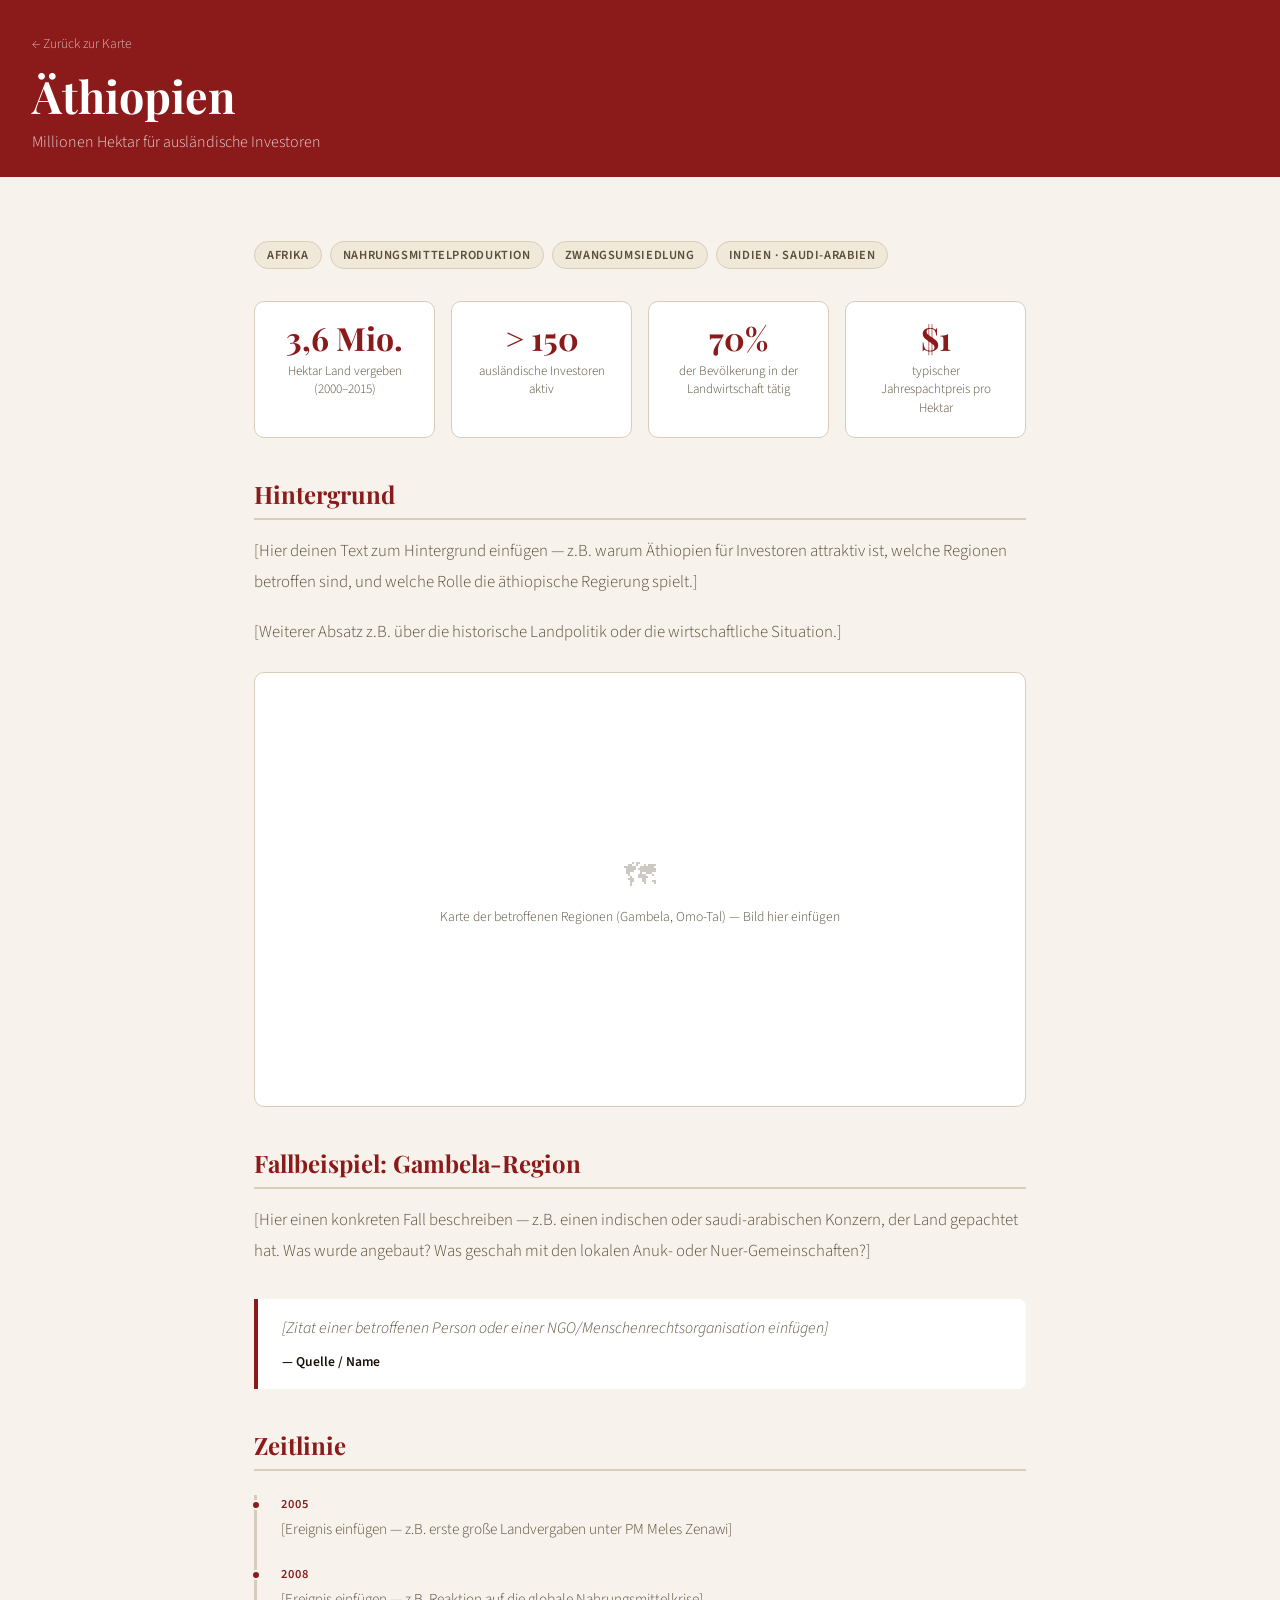
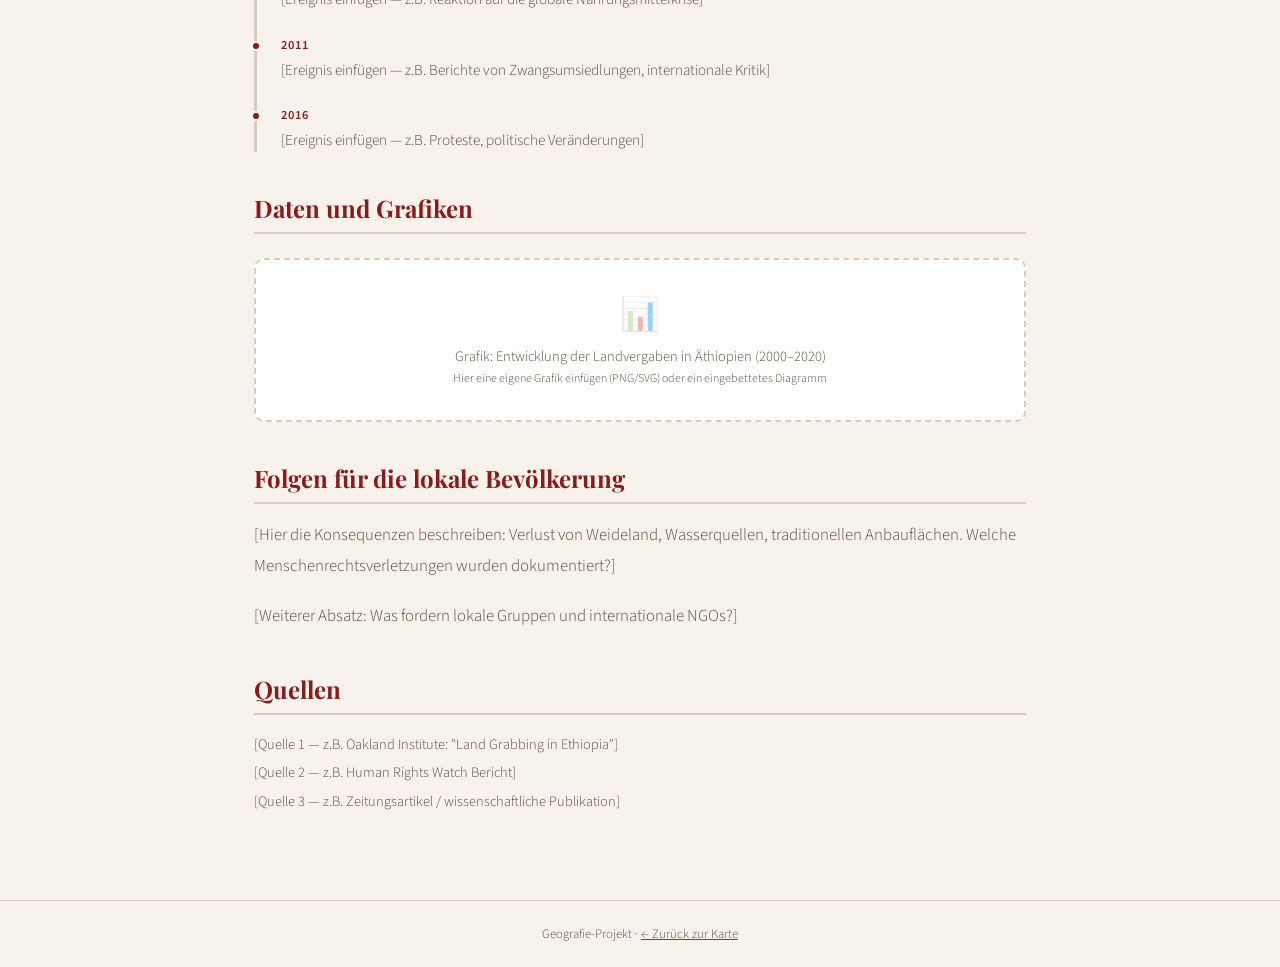
==== pages/aethiopien.html @ fb239162 "Add files via upload" ====
<!DOCTYPE html>
<html lang="de">
<head>
  <meta charset="UTF-8">
  <meta name="viewport" content="width=device-width, initial-scale=1.0">
  <title>Äthiopien — Land Grabbing</title>
  <link rel="stylesheet" href="../css/style.css">
  <link rel="preconnect" href="https://fonts.googleapis.com">
  <link href="https://fonts.googleapis.com/css2?family=Playfair+Display:wght@400;700&family=Source+Sans+3:wght@300;400;600&display=swap" rel="stylesheet">
</head>
<body class="detail-body">

  <div class="detail-header">
    <a href="../index.html" class="back-link">← Zurück zur Karte</a>
    <h1>Äthiopien</h1>
    <div class="subtitle">Millionen Hektar für ausländische Investoren</div>
  </div>

  <div class="detail-content">

    <div class="tags">
      <span class="tag">Afrika</span>
      <span class="tag">Nahrungsmittelproduktion</span>
      <span class="tag">Zwangsumsiedlung</span>
      <span class="tag">Indien · Saudi-Arabien</span>
    </div>

    <!-- KENNZAHLEN -->
    <div class="stat-grid">
      <div class="stat-card">
        <div class="stat-number">3,6 Mio.</div>
        <div class="stat-label">Hektar Land vergeben (2000–2015)</div>
      </div>
      <div class="stat-card">
        <div class="stat-number">&gt; 150</div>
        <div class="stat-label">ausländische Investoren aktiv</div>
      </div>
      <div class="stat-card">
        <div class="stat-number">70%</div>
        <div class="stat-label">der Bevölkerung in der Landwirtschaft tätig</div>
      </div>
      <div class="stat-card">
        <div class="stat-number">$1</div>
        <div class="stat-label">typischer Jahrespachtpreis pro Hektar</div>
      </div>
    </div>

    <!-- HINTERGRUND -->
    <h2>Hintergrund</h2>
    <p>
      <!-- DEIN TEXT HIER: Erkläre, warum Äthiopien besonders betroffen ist. 
           Z.B.: fruchtbares Land im Omo-Tal und in der Gambela-Region, 
           schwache Eigentumsrechte für lokale Bevölkerung, Regierung vergibt Land an Investoren. -->
      [Hier deinen Text zum Hintergrund einfügen — z.B. warum Äthiopien für Investoren attraktiv ist, 
      welche Regionen betroffen sind, und welche Rolle die äthiopische Regierung spielt.]
    </p>
    <p>
      [Weiterer Absatz z.B. über die historische Landpolitik oder die wirtschaftliche Situation.]
    </p>

    <!-- BILD-PLATZHALTER -->
    <div class="img-placeholder">
      <span style="font-size:2rem; opacity:0.3">🗺</span>
      Karte der betroffenen Regionen (Gambela, Omo-Tal) — Bild hier einfügen
    </div>

    <!-- FALLBEISPIEL -->
    <h2>Fallbeispiel: Gambela-Region</h2>
    <p>
      [Hier einen konkreten Fall beschreiben — z.B. einen indischen oder saudi-arabischen Konzern, 
      der Land gepachtet hat. Was wurde angebaut? Was geschah mit den lokalen Anuk- oder Nuer-Gemeinschaften?]
    </p>

    <blockquote>
      [Zitat einer betroffenen Person oder einer NGO/Menschenrechtsorganisation einfügen]
      <cite>— Quelle / Name</cite>
    </blockquote>

    <!-- ZEITLINIE -->
    <h2>Zeitlinie</h2>
    <div class="timeline">
      <div class="timeline-item">
        <div class="timeline-year">2005</div>
        <div class="timeline-text">[Ereignis einfügen — z.B. erste große Landvergaben unter PM Meles Zenawi]</div>
      </div>
      <div class="timeline-item">
        <div class="timeline-year">2008</div>
        <div class="timeline-text">[Ereignis einfügen — z.B. Reaktion auf die globale Nahrungsmittelkrise]</div>
      </div>
      <div class="timeline-item">
        <div class="timeline-year">2011</div>
        <div class="timeline-text">[Ereignis einfügen — z.B. Berichte von Zwangsumsiedlungen, internationale Kritik]</div>
      </div>
      <div class="timeline-item">
        <div class="timeline-year">2016</div>
        <div class="timeline-text">[Ereignis einfügen — z.B. Proteste, politische Veränderungen]</div>
      </div>
    </div>

    <!-- GRAFIK-PLATZHALTER -->
    <h2>Daten und Grafiken</h2>
    <div class="chart-placeholder">
      <div class="chart-icon">📊</div>
      Grafik: Entwicklung der Landvergaben in Äthiopien (2000–2020)<br>
      <small>Hier eine eigene Grafik einfügen (PNG/SVG) oder ein eingebettetes Diagramm</small>
    </div>

    <!-- FOLGEN -->
    <h2>Folgen für die lokale Bevölkerung</h2>
    <p>
      [Hier die Konsequenzen beschreiben: Verlust von Weideland, Wasserquellen, traditionellen Anbauflächen. 
      Welche Menschenrechtsverletzungen wurden dokumentiert?]
    </p>
    <p>
      [Weiterer Absatz: Was fordern lokale Gruppen und internationale NGOs?]
    </p>

    <!-- QUELLEN -->
    <h2>Quellen</h2>
    <p style="font-size:0.9rem; line-height:2;">
      [Quelle 1 — z.B. Oakland Institute: "Land Grabbing in Ethiopia"]<br>
      [Quelle 2 — z.B. Human Rights Watch Bericht]<br>
      [Quelle 3 — z.B. Zeitungsartikel / wissenschaftliche Publikation]
    </p>

  </div>

  <footer>
    <p>Geografie-Projekt &middot; <a href="../index.html" style="color: var(--text-muted);">← Zurück zur Karte</a></p>
  </footer>

</body>
</html>
---- css/style.css ----
/* === Variables === */
:root {
  --ocean: #c8dff0;
  --land: #d4c9a8;
  --land-stroke: #b8aa88;
  --hotspot-color: #c0392b;
  --hotspot-pulse: rgba(192, 57, 43, 0.3);
  --accent: #8B1A1A;
  --text: #1a1208;
  --text-muted: #5a4e3a;
  --bg: #f7f3ec;
  --bg-card: #fff;
  --border: #d8cdb8;
  --tag-bg: #f0e8d8;
}

/* === Reset & Base === */
*, *::before, *::after { box-sizing: border-box; margin: 0; padding: 0; }

html { scroll-behavior: smooth; }

body {
  font-family: 'Source Sans 3', sans-serif;
  font-weight: 300;
  background: var(--bg);
  color: var(--text);
  min-height: 100vh;
  display: flex;
  flex-direction: column;
}

/* === Header === */
header {
  background: var(--accent);
  color: #fff;
  padding: 3rem 2rem 2.5rem;
  text-align: center;
}

.header-label {
  font-size: 0.75rem;
  letter-spacing: 0.2em;
  text-transform: uppercase;
  opacity: 0.6;
  margin-bottom: 0.75rem;
}

header h1 {
  font-family: 'Playfair Display', serif;
  font-size: clamp(2rem, 5vw, 3.5rem);
  font-weight: 700;
  line-height: 1.1;
  margin-bottom: 0.75rem;
}

.header-sub {
  font-size: 1rem;
  opacity: 0.8;
  max-width: 560px;
  margin: 0 auto;
  line-height: 1.6;
}

/* === Main === */
main {
  flex: 1;
  max-width: 1100px;
  margin: 0 auto;
  width: 100%;
  padding: 2rem 1.5rem;
}

/* === Intro === */
.intro {
  max-width: 680px;
  margin: 0 auto 2.5rem;
  text-align: center;
  line-height: 1.8;
  font-size: 1.05rem;
  color: var(--text-muted);
}

.intro strong {
  color: var(--text);
  font-weight: 600;
}

/* === Map === */
.map-section {
  margin: 0 auto;
}

.map-wrapper {
  position: relative;
  background: var(--ocean);
  border-radius: 12px;
  overflow: hidden;
  border: 1px solid var(--border);
  box-shadow: 0 4px 24px rgba(0,0,0,0.08);
}

#worldmap {
  width: 100%;
  height: auto;
  display: block;
  cursor: default;
}

/* Hotspots */
.hotspot {
  cursor: pointer;
}

.hotspot-pulse {
  fill: var(--hotspot-pulse);
  animation: pulse 2s ease-in-out infinite;
}

.hotspot-dot {
  fill: var(--hotspot-color);
  stroke: #fff;
  stroke-width: 2;
  transition: r 0.15s ease, fill 0.15s ease;
}

.hotspot:hover .hotspot-dot {
  r: 13;
  fill: var(--accent);
}

.hotspot-label {
  fill: #1a1208;
  font-family: 'Source Sans 3', sans-serif;
  font-size: 11px;
  font-weight: 600;
  text-anchor: middle;
  pointer-events: none;
  paint-order: stroke;
  stroke: rgba(247, 243, 236, 0.9);
  stroke-width: 3px;
  stroke-linejoin: round;
}

@keyframes pulse {
  0%, 100% { opacity: 0.7; r: 14; }
  50% { opacity: 0.15; r: 22; }
}

.map-legend {
  position: absolute;
  bottom: 12px;
  right: 16px;
  font-size: 0.75rem;
  color: var(--text-muted);
  display: flex;
  align-items: center;
  gap: 6px;
  background: rgba(247,243,236,0.85);
  padding: 4px 10px;
  border-radius: 20px;
}

.legend-dot {
  width: 10px;
  height: 10px;
  background: var(--hotspot-color);
  border-radius: 50%;
  display: inline-block;
  border: 2px solid #fff;
}

/* === Tooltip === */
.tooltip {
  position: fixed;
  background: var(--text);
  color: #fff;
  padding: 8px 14px;
  border-radius: 8px;
  pointer-events: none;
  z-index: 100;
  transform: translate(-50%, -120%);
  white-space: nowrap;
  transition: opacity 0.15s;
}

.tooltip.hidden { opacity: 0; }

.tooltip-title {
  font-weight: 600;
  font-size: 0.9rem;
}

.tooltip-hint {
  font-size: 0.75rem;
  opacity: 0.7;
}

/* === Footer === */
footer {
  text-align: center;
  padding: 1.5rem;
  font-size: 0.8rem;
  color: var(--text-muted);
  border-top: 1px solid var(--border);
}

/* ======================== */
/* === DETAIL PAGES      === */
/* ======================== */

.detail-body {
  font-family: 'Source Sans 3', sans-serif;
  font-weight: 300;
  background: var(--bg);
  color: var(--text);
}

.detail-header {
  background: var(--accent);
  color: #fff;
  padding: 2rem 2rem 1.5rem;
}

.back-link {
  display: inline-flex;
  align-items: center;
  gap: 6px;
  color: rgba(255,255,255,0.7);
  text-decoration: none;
  font-size: 0.85rem;
  margin-bottom: 1rem;
  transition: color 0.15s;
}

.back-link:hover { color: #fff; }

.detail-header h1 {
  font-family: 'Playfair Display', serif;
  font-size: clamp(1.8rem, 4vw, 2.8rem);
  font-weight: 700;
  line-height: 1.2;
  margin-bottom: 0.5rem;
}

.detail-header .subtitle {
  opacity: 0.8;
  font-size: 1rem;
}

/* Tags */
.tags {
  display: flex;
  flex-wrap: wrap;
  gap: 8px;
  margin: 1.5rem 0;
}

.tag {
  background: var(--tag-bg);
  border: 1px solid var(--border);
  color: var(--text-muted);
  font-size: 0.78rem;
  font-weight: 600;
  letter-spacing: 0.05em;
  text-transform: uppercase;
  padding: 4px 12px;
  border-radius: 20px;
}

/* Content area */
.detail-content {
  max-width: 820px;
  margin: 0 auto;
  padding: 2.5rem 1.5rem 4rem;
}

.detail-content h2 {
  font-family: 'Playfair Display', serif;
  font-size: 1.5rem;
  font-weight: 700;
  margin: 2.5rem 0 1rem;
  color: var(--accent);
  border-bottom: 2px solid var(--border);
  padding-bottom: 0.5rem;
}

.detail-content h2:first-child { margin-top: 0; }

.detail-content p {
  line-height: 1.85;
  font-size: 1.05rem;
  margin-bottom: 1.2rem;
  color: var(--text-muted);
}

.detail-content strong { color: var(--text); font-weight: 600; }

/* Stat cards */
.stat-grid {
  display: grid;
  grid-template-columns: repeat(auto-fit, minmax(160px, 1fr));
  gap: 1rem;
  margin: 2rem 0;
}

.stat-card {
  background: var(--bg-card);
  border: 1px solid var(--border);
  border-radius: 10px;
  padding: 1.25rem;
  text-align: center;
}

.stat-number {
  font-family: 'Playfair Display', serif;
  font-size: 2rem;
  font-weight: 700;
  color: var(--accent);
  line-height: 1;
}

.stat-label {
  font-size: 0.82rem;
  color: var(--text-muted);
  margin-top: 0.5rem;
  line-height: 1.4;
}

/* Timeline */
.timeline {
  border-left: 3px solid var(--border);
  margin: 1.5rem 0;
  padding-left: 1.5rem;
}

.timeline-item {
  position: relative;
  margin-bottom: 1.5rem;
}

.timeline-item::before {
  content: '';
  position: absolute;
  left: -1.87rem;
  top: 5px;
  width: 10px;
  height: 10px;
  background: var(--accent);
  border-radius: 50%;
  border: 2px solid var(--bg);
}

.timeline-year {
  font-size: 0.78rem;
  font-weight: 600;
  text-transform: uppercase;
  letter-spacing: 0.08em;
  color: var(--accent);
  margin-bottom: 0.25rem;
}

.timeline-text {
  font-size: 0.95rem;
  line-height: 1.6;
  color: var(--text-muted);
}

/* Quote / Blockquote */
blockquote {
  border-left: 4px solid var(--accent);
  background: var(--bg-card);
  border-radius: 0 8px 8px 0;
  padding: 1rem 1.5rem;
  margin: 2rem 0;
  font-style: italic;
  color: var(--text-muted);
  line-height: 1.7;
}

blockquote cite {
  display: block;
  margin-top: 0.5rem;
  font-style: normal;
  font-size: 0.85rem;
  font-weight: 600;
  color: var(--text);
}

/* Chart placeholder */
.chart-placeholder {
  background: var(--bg-card);
  border: 2px dashed var(--border);
  border-radius: 10px;
  padding: 2rem;
  text-align: center;
  color: var(--text-muted);
  font-size: 0.9rem;
  margin: 1.5rem 0;
}

.chart-placeholder .chart-icon {
  font-size: 2rem;
  margin-bottom: 0.5rem;
  opacity: 0.4;
}

/* Image placeholder */
.img-placeholder {
  background: var(--bg-card);
  border: 1px solid var(--border);
  border-radius: 10px;
  aspect-ratio: 16/9;
  display: flex;
  align-items: center;
  justify-content: center;
  color: var(--text-muted);
  font-size: 0.85rem;
  margin: 1.5rem 0;
  flex-direction: column;
  gap: 0.5rem;
}

/* ================== */
/* Responsive         */
/* ================== */

@media (max-width: 600px) {
  .stat-grid { grid-template-columns: 1fr 1fr; }
  .detail-content { padding: 1.5rem 1rem 3rem; }
}
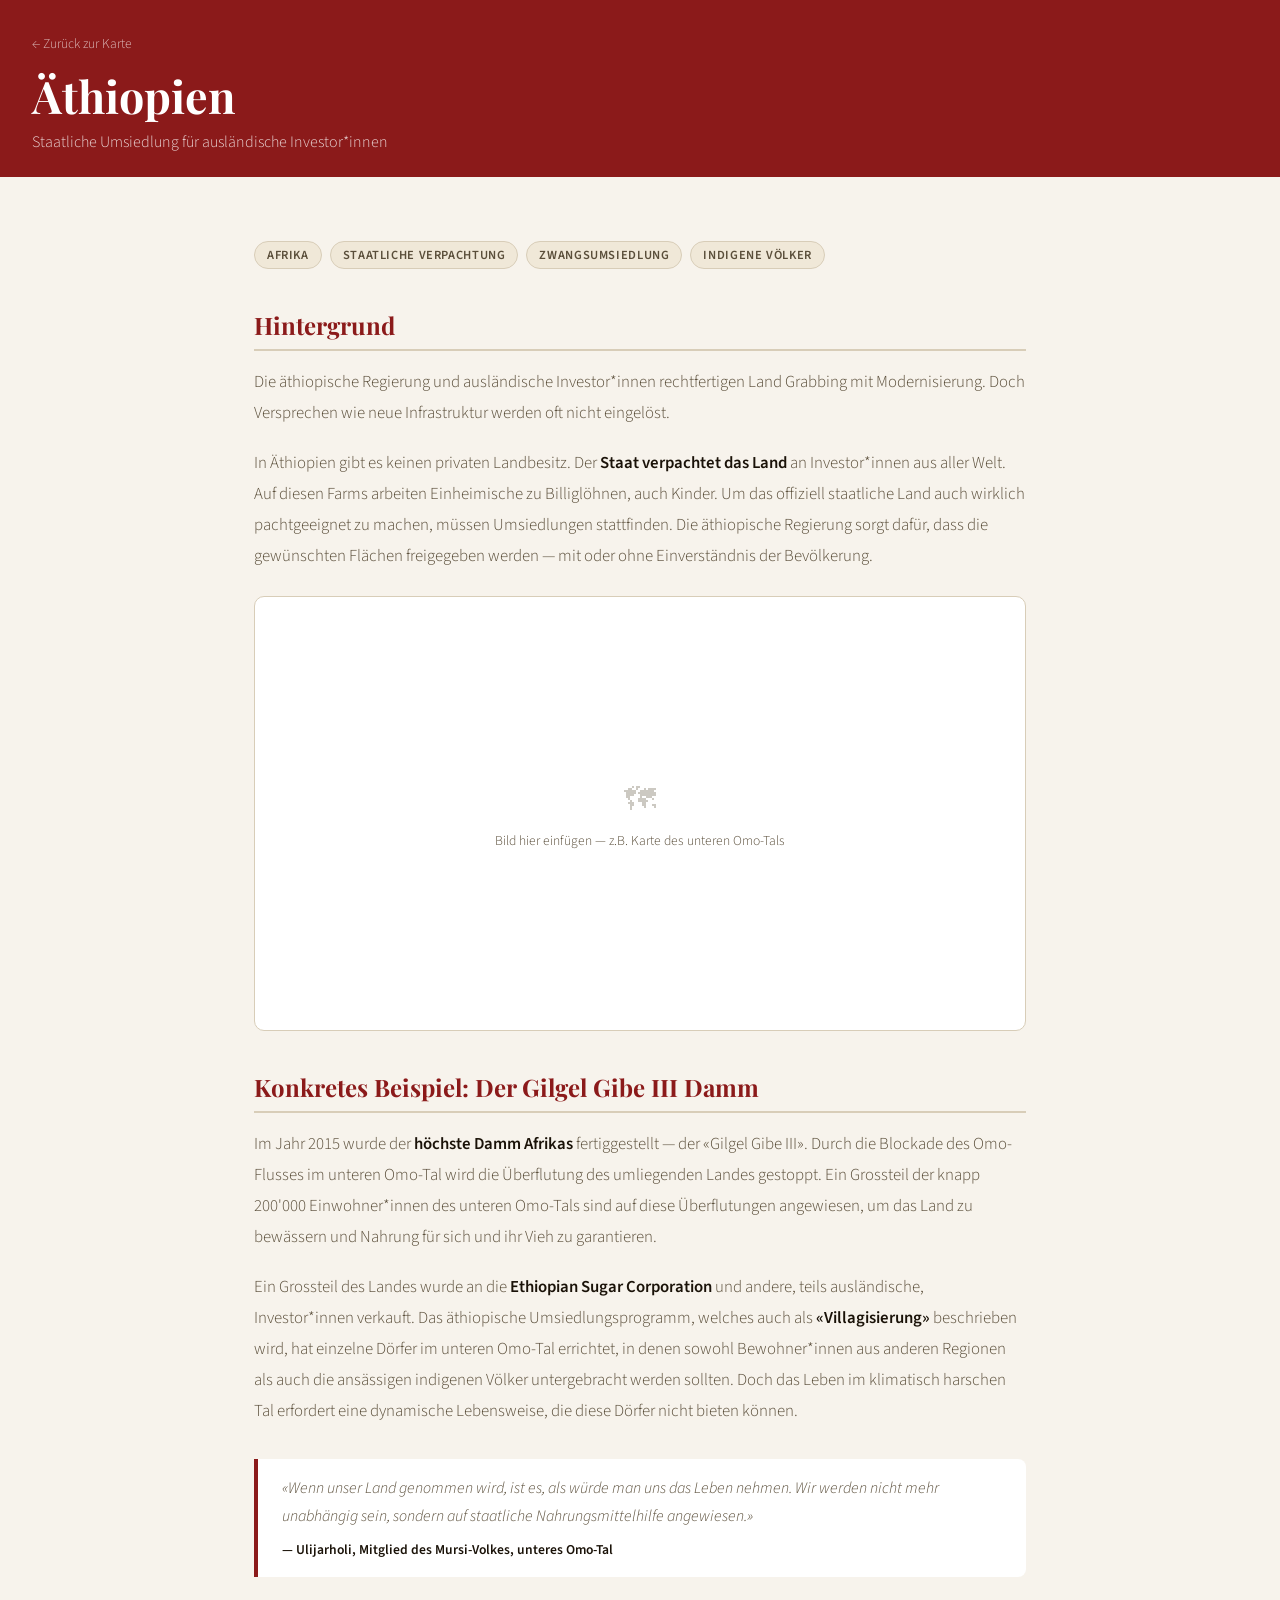
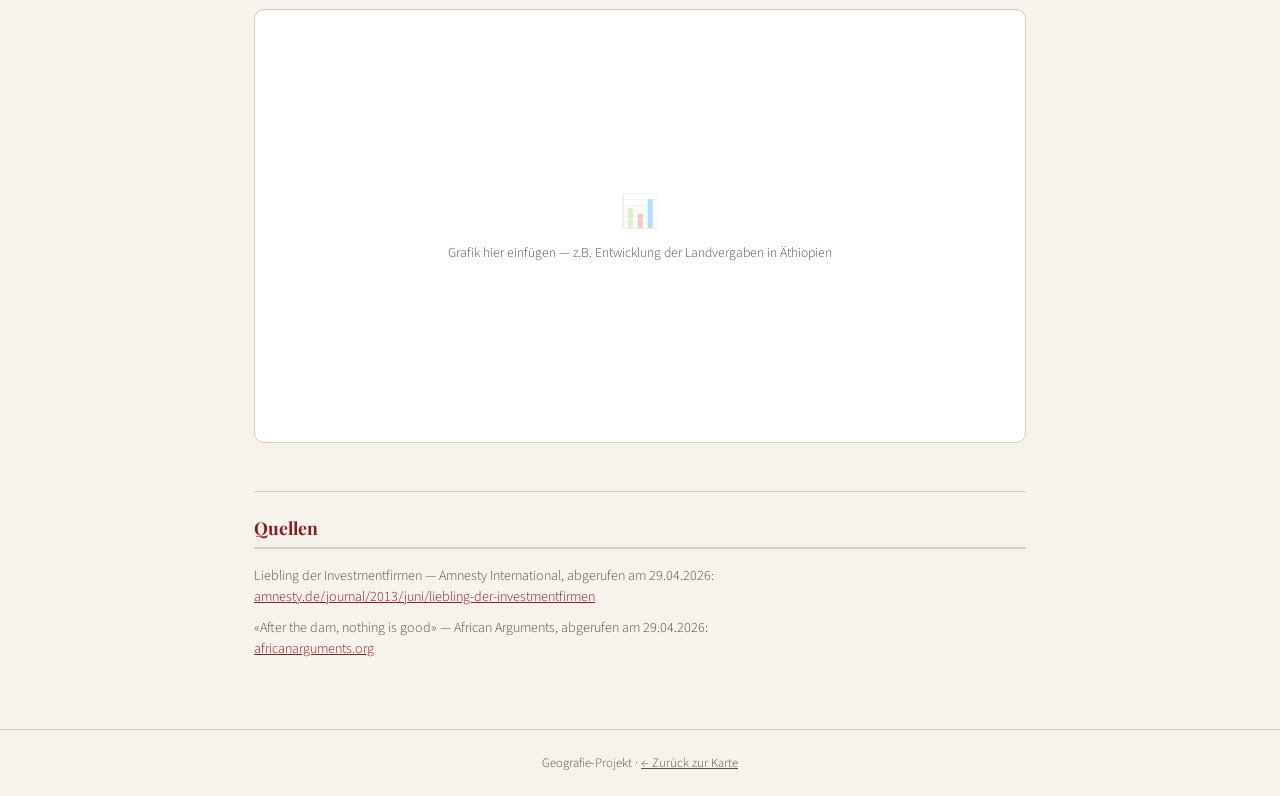
==== commit da752baf: "Add files via upload" ====
--- a/pages/aethiopien.html
+++ b/pages/aethiopien.html
@@ -13,120 +13,65 @@
   <div class="detail-header">
     <a href="../index.html" class="back-link">← Zurück zur Karte</a>
     <h1>Äthiopien</h1>
-    <div class="subtitle">Millionen Hektar für ausländische Investoren</div>
+    <div class="subtitle">Staatliche Umsiedlung für ausländische Investor*innen</div>
   </div>
 
   <div class="detail-content">
 
     <div class="tags">
       <span class="tag">Afrika</span>
-      <span class="tag">Nahrungsmittelproduktion</span>
+      <span class="tag">Staatliche Verpachtung</span>
       <span class="tag">Zwangsumsiedlung</span>
-      <span class="tag">Indien · Saudi-Arabien</span>
+      <span class="tag">Indigene Völker</span>
     </div>
 
-    <!-- KENNZAHLEN -->
-    <div class="stat-grid">
-      <div class="stat-card">
-        <div class="stat-number">3,6 Mio.</div>
-        <div class="stat-label">Hektar Land vergeben (2000–2015)</div>
-      </div>
-      <div class="stat-card">
-        <div class="stat-number">&gt; 150</div>
-        <div class="stat-label">ausländische Investoren aktiv</div>
-      </div>
-      <div class="stat-card">
-        <div class="stat-number">70%</div>
-        <div class="stat-label">der Bevölkerung in der Landwirtschaft tätig</div>
-      </div>
-      <div class="stat-card">
-        <div class="stat-number">$1</div>
-        <div class="stat-label">typischer Jahrespachtpreis pro Hektar</div>
-      </div>
+    <h2>Hintergrund</h2>
+    <p>
+      Die äthiopische Regierung und ausländische Investor*innen rechtfertigen Land Grabbing mit Modernisierung. Doch Versprechen wie neue Infrastruktur werden oft nicht eingelöst.
+    </p>
+    <p>
+      In Äthiopien gibt es keinen privaten Landbesitz. Der <strong>Staat verpachtet das Land</strong> an Investor*innen aus aller Welt. Auf diesen Farms arbeiten Einheimische zu Billiglöhnen, auch Kinder. Um das offiziell staatliche Land auch wirklich pachtgeeignet zu machen, müssen Umsiedlungen stattfinden. Die äthiopische Regierung sorgt dafür, dass die gewünschten Flächen freigegeben werden — mit oder ohne Einverständnis der Bevölkerung.
+    </p>
+
+    <div class="img-placeholder">
+      <span style="font-size:2rem;opacity:0.3">🗺</span>
+      Bild hier einfügen — z.B. Karte des unteren Omo-Tals
     </div>
 
-    <!-- HINTERGRUND -->
-    <h2>Hintergrund</h2>
+    <h2>Konkretes Beispiel: Der Gilgel Gibe III Damm</h2>
     <p>
-      <!-- DEIN TEXT HIER: Erkläre, warum Äthiopien besonders betroffen ist. 
-           Z.B.: fruchtbares Land im Omo-Tal und in der Gambela-Region, 
-           schwache Eigentumsrechte für lokale Bevölkerung, Regierung vergibt Land an Investoren. -->
-      [Hier deinen Text zum Hintergrund einfügen — z.B. warum Äthiopien für Investoren attraktiv ist, 
-      welche Regionen betroffen sind, und welche Rolle die äthiopische Regierung spielt.]
+      Im Jahr 2015 wurde der <strong>höchste Damm Afrikas</strong> fertiggestellt — der «Gilgel Gibe III». Durch die Blockade des Omo-Flusses im unteren Omo-Tal wird die Überflutung des umliegenden Landes gestoppt. Ein Grossteil der knapp 200'000 Einwohner*innen des unteren Omo-Tals sind auf diese Überflutungen angewiesen, um das Land zu bewässern und Nahrung für sich und ihr Vieh zu garantieren.
     </p>
     <p>
-      [Weiterer Absatz z.B. über die historische Landpolitik oder die wirtschaftliche Situation.]
-    </p>
-
-    <!-- BILD-PLATZHALTER -->
-    <div class="img-placeholder">
-      <span style="font-size:2rem; opacity:0.3">🗺</span>
-      Karte der betroffenen Regionen (Gambela, Omo-Tal) — Bild hier einfügen
-    </div>
-
-    <!-- FALLBEISPIEL -->
-    <h2>Fallbeispiel: Gambela-Region</h2>
-    <p>
-      [Hier einen konkreten Fall beschreiben — z.B. einen indischen oder saudi-arabischen Konzern, 
-      der Land gepachtet hat. Was wurde angebaut? Was geschah mit den lokalen Anuk- oder Nuer-Gemeinschaften?]
+      Ein Grossteil des Landes wurde an die <strong>Ethiopian Sugar Corporation</strong> und andere, teils ausländische, Investor*innen verkauft. Das äthiopische Umsiedlungsprogramm, welches auch als <strong>«Villagisierung»</strong> beschrieben wird, hat einzelne Dörfer im unteren Omo-Tal errichtet, in denen sowohl Bewohner*innen aus anderen Regionen als auch die ansässigen indigenen Völker untergebracht werden sollten. Doch das Leben im klimatisch harschen Tal erfordert eine dynamische Lebensweise, die diese Dörfer nicht bieten können.
     </p>
 
     <blockquote>
-      [Zitat einer betroffenen Person oder einer NGO/Menschenrechtsorganisation einfügen]
-      <cite>— Quelle / Name</cite>
+      «Wenn unser Land genommen wird, ist es, als würde man uns das Leben nehmen. Wir werden nicht mehr unabhängig sein, sondern auf staatliche Nahrungsmittelhilfe angewiesen.»
+      <cite>— Ulijarholi, Mitglied des Mursi-Volkes, unteres Omo-Tal</cite>
     </blockquote>
 
-    <!-- ZEITLINIE -->
-    <h2>Zeitlinie</h2>
-    <div class="timeline">
-      <div class="timeline-item">
-        <div class="timeline-year">2005</div>
-        <div class="timeline-text">[Ereignis einfügen — z.B. erste große Landvergaben unter PM Meles Zenawi]</div>
-      </div>
-      <div class="timeline-item">
-        <div class="timeline-year">2008</div>
-        <div class="timeline-text">[Ereignis einfügen — z.B. Reaktion auf die globale Nahrungsmittelkrise]</div>
-      </div>
-      <div class="timeline-item">
-        <div class="timeline-year">2011</div>
-        <div class="timeline-text">[Ereignis einfügen — z.B. Berichte von Zwangsumsiedlungen, internationale Kritik]</div>
-      </div>
-      <div class="timeline-item">
-        <div class="timeline-year">2016</div>
-        <div class="timeline-text">[Ereignis einfügen — z.B. Proteste, politische Veränderungen]</div>
-      </div>
+    <div class="img-placeholder">
+      <span style="font-size:2rem;opacity:0.3">📊</span>
+      Grafik hier einfügen — z.B. Entwicklung der Landvergaben in Äthiopien
     </div>
 
-    <!-- GRAFIK-PLATZHALTER -->
-    <h2>Daten und Grafiken</h2>
-    <div class="chart-placeholder">
-      <div class="chart-icon">📊</div>
-      Grafik: Entwicklung der Landvergaben in Äthiopien (2000–2020)<br>
-      <small>Hier eine eigene Grafik einfügen (PNG/SVG) oder ein eingebettetes Diagramm</small>
+    <div class="sources">
+      <h2>Quellen</h2>
+      <ul>
+        <li>Liebling der Investmentfirmen — Amnesty International, abgerufen am 29.04.2026:<br>
+          <a href="https://www.amnesty.de/journal/2013/juni/liebling-der-investmentfirmen" target="_blank">amnesty.de/journal/2013/juni/liebling-der-investmentfirmen</a>
+        </li>
+        <li>«After the dam, nothing is good» — African Arguments, abgerufen am 29.04.2026:<br>
+          <a href="https://africanarguments.org/2024/05/after-the-dam-nothing-is-good-how-ethiopia-mega-state-project-devastated-centuries-of-survival-strategies-omo-valley/" target="_blank">africanarguments.org</a>
+        </li>
+      </ul>
     </div>
-
-    <!-- FOLGEN -->
-    <h2>Folgen für die lokale Bevölkerung</h2>
-    <p>
-      [Hier die Konsequenzen beschreiben: Verlust von Weideland, Wasserquellen, traditionellen Anbauflächen. 
-      Welche Menschenrechtsverletzungen wurden dokumentiert?]
-    </p>
-    <p>
-      [Weiterer Absatz: Was fordern lokale Gruppen und internationale NGOs?]
-    </p>
-
-    <!-- QUELLEN -->
-    <h2>Quellen</h2>
-    <p style="font-size:0.9rem; line-height:2;">
-      [Quelle 1 — z.B. Oakland Institute: "Land Grabbing in Ethiopia"]<br>
-      [Quelle 2 — z.B. Human Rights Watch Bericht]<br>
-      [Quelle 3 — z.B. Zeitungsartikel / wissenschaftliche Publikation]
-    </p>
 
   </div>
 
   <footer>
-    <p>Geografie-Projekt &middot; <a href="../index.html" style="color: var(--text-muted);">← Zurück zur Karte</a></p>
+    <p>Geografie-Projekt &middot; <a href="../index.html" style="color:var(--text-muted)">← Zurück zur Karte</a></p>
   </footer>
 
 </body>
--- a/css/style.css
+++ b/css/style.css
@@ -1,10 +1,5 @@
 /* === Variables === */
 :root {
-  --ocean: #c8dff0;
-  --land: #d4c9a8;
-  --land-stroke: #b8aa88;
-  --hotspot-color: #c0392b;
-  --hotspot-pulse: rgba(192, 57, 43, 0.3);
   --accent: #8B1A1A;
   --text: #1a1208;
   --text-muted: #5a4e3a;
@@ -12,11 +7,12 @@
   --bg-card: #fff;
   --border: #d8cdb8;
   --tag-bg: #f0e8d8;
+  --hotspot-color: #c0392b;
+  --hotspot-pulse: rgba(192, 57, 43, 0.35);
 }
 
 /* === Reset & Base === */
 *, *::before, *::after { box-sizing: border-box; margin: 0; padding: 0; }
-
 html { scroll-behavior: smooth; }
 
 body {
@@ -79,83 +75,105 @@
   font-size: 1.05rem;
   color: var(--text-muted);
 }
-
-.intro strong {
-  color: var(--text);
-  font-weight: 600;
-}
+.intro strong { color: var(--text); font-weight: 600; }
 
 /* === Map === */
-.map-section {
-  margin: 0 auto;
-}
+.map-section { margin: 0 auto; }
 
 .map-wrapper {
   position: relative;
-  background: var(--ocean);
+  background: #111;
   border-radius: 12px;
   overflow: hidden;
   border: 1px solid var(--border);
-  box-shadow: 0 4px 24px rgba(0,0,0,0.08);
-}
-
-#worldmap {
+  box-shadow: 0 4px 24px rgba(0,0,0,0.12);
+}
+
+.map-container {
+  position: relative;
+  width: 100%;
+  line-height: 0;
+}
+
+#worldmap-img {
   width: 100%;
   height: auto;
   display: block;
-  cursor: default;
-}
-
-/* Hotspots */
+}
+
+/* === Hotspots === */
 .hotspot {
+  position: absolute;
+  transform: translate(-50%, -50%);
+  width: 40px;
+  height: 40px;
+  background: none;
+  border: none;
   cursor: pointer;
+  padding: 0;
+  display: flex;
+  align-items: center;
+  justify-content: center;
 }
 
 .hotspot-pulse {
-  fill: var(--hotspot-pulse);
-  animation: pulse 2s ease-in-out infinite;
+  position: absolute;
+  width: 36px;
+  height: 36px;
+  border-radius: 50%;
+  background: var(--hotspot-pulse);
+  animation: pulse 2.2s ease-in-out infinite;
+  display: block;
 }
 
 .hotspot-dot {
-  fill: var(--hotspot-color);
-  stroke: #fff;
-  stroke-width: 2;
-  transition: r 0.15s ease, fill 0.15s ease;
+  position: absolute;
+  width: 16px;
+  height: 16px;
+  border-radius: 50%;
+  background: var(--hotspot-color);
+  border: 2.5px solid #fff;
+  box-shadow: 0 1px 6px rgba(0,0,0,0.4);
+  display: block;
+  transition: transform 0.15s ease;
 }
 
 .hotspot:hover .hotspot-dot {
-  r: 13;
-  fill: var(--accent);
+  transform: scale(1.25);
 }
 
 .hotspot-label {
-  fill: #1a1208;
+  position: absolute;
+  white-space: nowrap;
   font-family: 'Source Sans 3', sans-serif;
-  font-size: 11px;
+  font-size: 12px;
   font-weight: 600;
-  text-anchor: middle;
+  color: #fff;
+  background: rgba(20, 10, 5, 0.72);
+  padding: 2px 8px;
+  border-radius: 20px;
   pointer-events: none;
-  paint-order: stroke;
-  stroke: rgba(247, 243, 236, 0.9);
-  stroke-width: 3px;
-  stroke-linejoin: round;
-}
+  letter-spacing: 0.02em;
+}
+
+.hotspot-label.label-top    { bottom: calc(100% + 4px); left: 50%; transform: translateX(-50%); }
+.hotspot-label.label-bottom { top:    calc(100% + 4px); left: 50%; transform: translateX(-50%); }
 
 @keyframes pulse {
-  0%, 100% { opacity: 0.7; r: 14; }
-  50% { opacity: 0.15; r: 22; }
+  0%, 100% { transform: scale(1);   opacity: 0.7; }
+  50%       { transform: scale(1.7); opacity: 0.1; }
 }
 
 .map-legend {
   position: absolute;
   bottom: 12px;
-  right: 16px;
+  right: 14px;
   font-size: 0.75rem;
-  color: var(--text-muted);
+  color: rgba(255,255,255,0.75);
   display: flex;
   align-items: center;
   gap: 6px;
-  background: rgba(247,243,236,0.85);
+  background: rgba(0,0,0,0.45);
   padding: 4px 10px;
   border-radius: 20px;
 }
@@ -167,32 +185,7 @@
   border-radius: 50%;
   display: inline-block;
   border: 2px solid #fff;
-}
-
-/* === Tooltip === */
-.tooltip {
-  position: fixed;
-  background: var(--text);
-  color: #fff;
-  padding: 8px 14px;
-  border-radius: 8px;
-  pointer-events: none;
-  z-index: 100;
-  transform: translate(-50%, -120%);
-  white-space: nowrap;
-  transition: opacity 0.15s;
-}
-
-.tooltip.hidden { opacity: 0; }
-
-.tooltip-title {
-  font-weight: 600;
-  font-size: 0.9rem;
-}
-
-.tooltip-hint {
-  font-size: 0.75rem;
-  opacity: 0.7;
+  flex-shrink: 0;
 }
 
 /* === Footer === */
@@ -231,7 +224,6 @@
   margin-bottom: 1rem;
   transition: color 0.15s;
 }
-
 .back-link:hover { color: #fff; }
 
 .detail-header h1 {
@@ -242,19 +234,10 @@
   margin-bottom: 0.5rem;
 }
 
-.detail-header .subtitle {
-  opacity: 0.8;
-  font-size: 1rem;
-}
+.detail-header .subtitle { opacity: 0.8; font-size: 1rem; }
 
 /* Tags */
-.tags {
-  display: flex;
-  flex-wrap: wrap;
-  gap: 8px;
-  margin: 1.5rem 0;
-}
-
+.tags { display: flex; flex-wrap: wrap; gap: 8px; margin: 1.5rem 0; }
 .tag {
   background: var(--tag-bg);
   border: 1px solid var(--border);
@@ -267,7 +250,7 @@
   border-radius: 20px;
 }
 
-/* Content area */
+/* Content */
 .detail-content {
   max-width: 820px;
   margin: 0 auto;
@@ -283,7 +266,6 @@
   border-bottom: 2px solid var(--border);
   padding-bottom: 0.5rem;
 }
-
 .detail-content h2:first-child { margin-top: 0; }
 
 .detail-content p {
@@ -292,7 +274,6 @@
   margin-bottom: 1.2rem;
   color: var(--text-muted);
 }
-
 .detail-content strong { color: var(--text); font-weight: 600; }
 
 /* Stat cards */
@@ -302,7 +283,6 @@
   gap: 1rem;
   margin: 2rem 0;
 }
-
 .stat-card {
   background: var(--bg-card);
   border: 1px solid var(--border);
@@ -310,7 +290,6 @@
   padding: 1.25rem;
   text-align: center;
 }
-
 .stat-number {
   font-family: 'Playfair Display', serif;
   font-size: 2rem;
@@ -318,7 +297,6 @@
   color: var(--accent);
   line-height: 1;
 }
-
 .stat-label {
   font-size: 0.82rem;
   color: var(--text-muted);
@@ -326,46 +304,7 @@
   line-height: 1.4;
 }
 
-/* Timeline */
-.timeline {
-  border-left: 3px solid var(--border);
-  margin: 1.5rem 0;
-  padding-left: 1.5rem;
-}
-
-.timeline-item {
-  position: relative;
-  margin-bottom: 1.5rem;
-}
-
-.timeline-item::before {
-  content: '';
-  position: absolute;
-  left: -1.87rem;
-  top: 5px;
-  width: 10px;
-  height: 10px;
-  background: var(--accent);
-  border-radius: 50%;
-  border: 2px solid var(--bg);
-}
-
-.timeline-year {
-  font-size: 0.78rem;
-  font-weight: 600;
-  text-transform: uppercase;
-  letter-spacing: 0.08em;
-  color: var(--accent);
-  margin-bottom: 0.25rem;
-}
-
-.timeline-text {
-  font-size: 0.95rem;
-  line-height: 1.6;
-  color: var(--text-muted);
-}
-
-/* Quote / Blockquote */
+/* Blockquote */
 blockquote {
   border-left: 4px solid var(--accent);
   background: var(--bg-card);
@@ -376,7 +315,6 @@
   color: var(--text-muted);
   line-height: 1.7;
 }
-
 blockquote cite {
   display: block;
   margin-top: 0.5rem;
@@ -384,24 +322,6 @@
   font-size: 0.85rem;
   font-weight: 600;
   color: var(--text);
-}
-
-/* Chart placeholder */
-.chart-placeholder {
-  background: var(--bg-card);
-  border: 2px dashed var(--border);
-  border-radius: 10px;
-  padding: 2rem;
-  text-align: center;
-  color: var(--text-muted);
-  font-size: 0.9rem;
-  margin: 1.5rem 0;
-}
-
-.chart-placeholder .chart-icon {
-  font-size: 2rem;
-  margin-bottom: 0.5rem;
-  opacity: 0.4;
 }
 
 /* Image placeholder */
@@ -420,11 +340,25 @@
   gap: 0.5rem;
 }
 
-/* ================== */
-/* Responsive         */
-/* ================== */
-
+/* Sources */
+.sources {
+  margin-top: 3rem;
+  padding-top: 1.5rem;
+  border-top: 1px solid var(--border);
+}
+.sources h2 { font-size: 1.1rem; margin-bottom: 0.75rem; }
+.sources ul { list-style: none; padding: 0; }
+.sources li {
+  font-size: 0.88rem;
+  color: var(--text-muted);
+  padding: 0.3rem 0;
+  line-height: 1.5;
+}
+.sources a { color: var(--accent); text-decoration: underline; word-break: break-all; }
+
+/* Responsive */
 @media (max-width: 600px) {
   .stat-grid { grid-template-columns: 1fr 1fr; }
   .detail-content { padding: 1.5rem 1rem 3rem; }
-}
+  .hotspot-label { font-size: 10px; }
+}
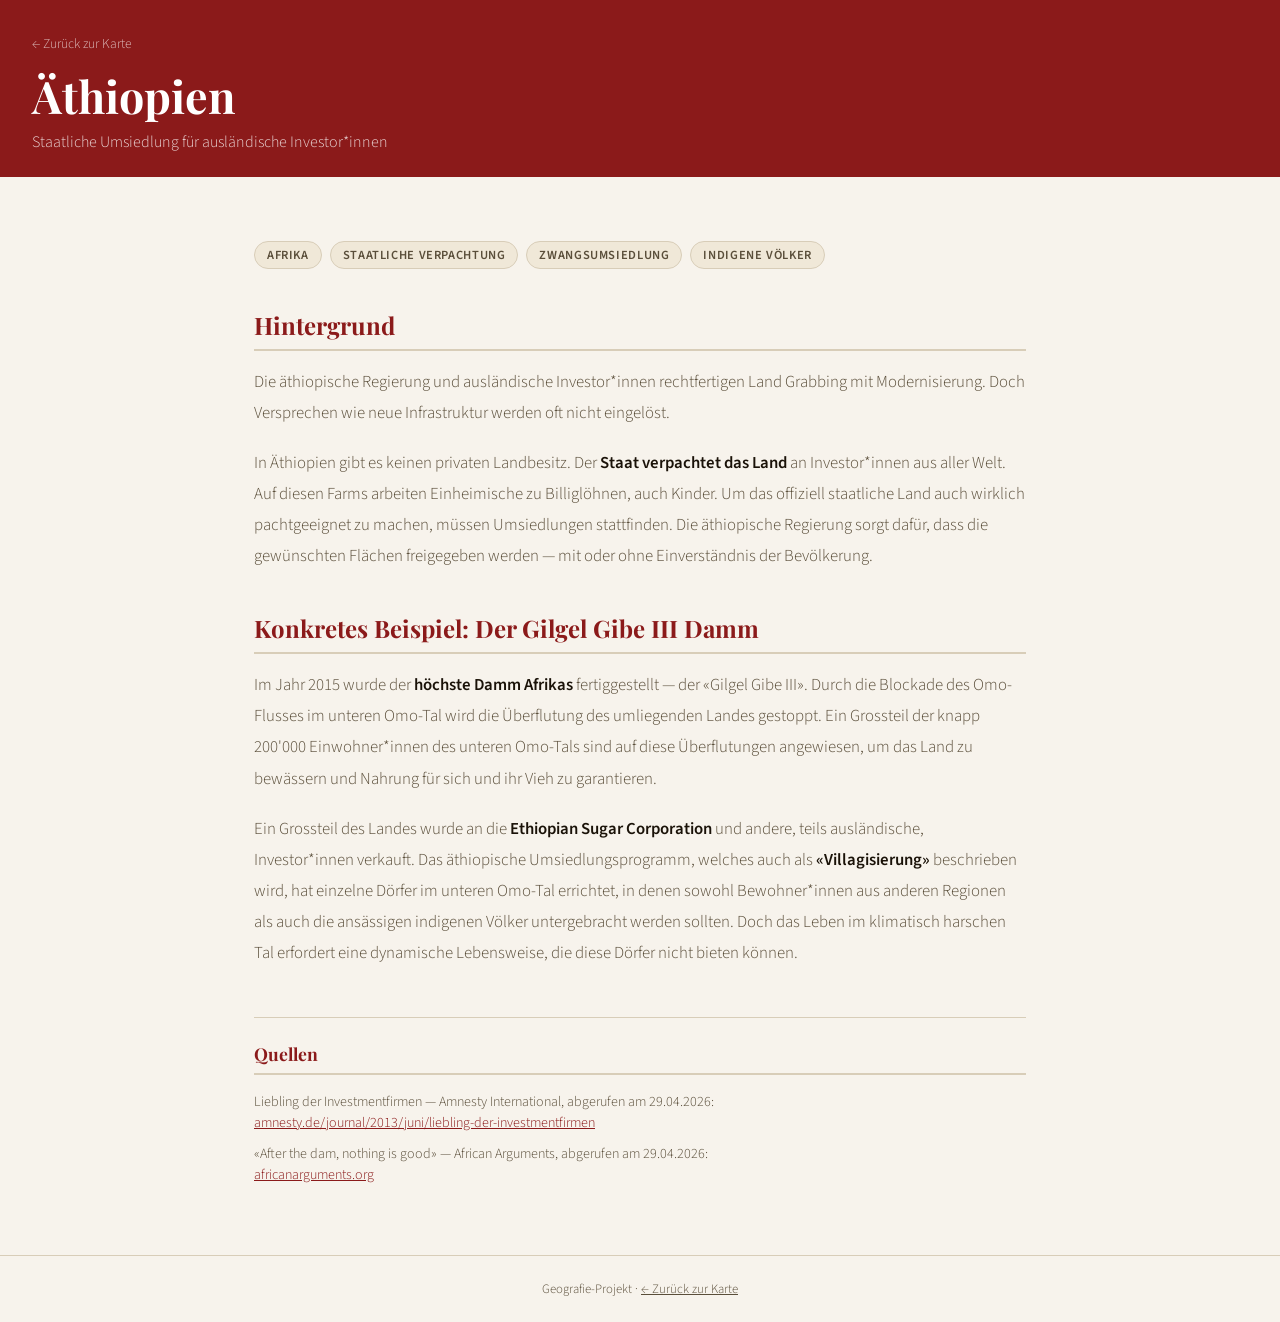
==== commit 0d918cfb: "Add files via upload" ====
--- a/pages/aethiopien.html
+++ b/pages/aethiopien.html
@@ -33,11 +33,6 @@
       In Äthiopien gibt es keinen privaten Landbesitz. Der <strong>Staat verpachtet das Land</strong> an Investor*innen aus aller Welt. Auf diesen Farms arbeiten Einheimische zu Billiglöhnen, auch Kinder. Um das offiziell staatliche Land auch wirklich pachtgeeignet zu machen, müssen Umsiedlungen stattfinden. Die äthiopische Regierung sorgt dafür, dass die gewünschten Flächen freigegeben werden — mit oder ohne Einverständnis der Bevölkerung.
     </p>
 
-    <div class="img-placeholder">
-      <span style="font-size:2rem;opacity:0.3">🗺</span>
-      Bild hier einfügen — z.B. Karte des unteren Omo-Tals
-    </div>
-
     <h2>Konkretes Beispiel: Der Gilgel Gibe III Damm</h2>
     <p>
       Im Jahr 2015 wurde der <strong>höchste Damm Afrikas</strong> fertiggestellt — der «Gilgel Gibe III». Durch die Blockade des Omo-Flusses im unteren Omo-Tal wird die Überflutung des umliegenden Landes gestoppt. Ein Grossteil der knapp 200'000 Einwohner*innen des unteren Omo-Tals sind auf diese Überflutungen angewiesen, um das Land zu bewässern und Nahrung für sich und ihr Vieh zu garantieren.
@@ -45,16 +40,6 @@
     <p>
       Ein Grossteil des Landes wurde an die <strong>Ethiopian Sugar Corporation</strong> und andere, teils ausländische, Investor*innen verkauft. Das äthiopische Umsiedlungsprogramm, welches auch als <strong>«Villagisierung»</strong> beschrieben wird, hat einzelne Dörfer im unteren Omo-Tal errichtet, in denen sowohl Bewohner*innen aus anderen Regionen als auch die ansässigen indigenen Völker untergebracht werden sollten. Doch das Leben im klimatisch harschen Tal erfordert eine dynamische Lebensweise, die diese Dörfer nicht bieten können.
     </p>
-
-    <blockquote>
-      «Wenn unser Land genommen wird, ist es, als würde man uns das Leben nehmen. Wir werden nicht mehr unabhängig sein, sondern auf staatliche Nahrungsmittelhilfe angewiesen.»
-      <cite>— Ulijarholi, Mitglied des Mursi-Volkes, unteres Omo-Tal</cite>
-    </blockquote>
-
-    <div class="img-placeholder">
-      <span style="font-size:2rem;opacity:0.3">📊</span>
-      Grafik hier einfügen — z.B. Entwicklung der Landvergaben in Äthiopien
-    </div>
 
     <div class="sources">
       <h2>Quellen</h2>
--- a/css/style.css
+++ b/css/style.css
@@ -82,11 +82,11 @@
 
 .map-wrapper {
   position: relative;
-  background: #111;
+  background: var(--bg);
   border-radius: 12px;
   overflow: hidden;
   border: 1px solid var(--border);
-  box-shadow: 0 4px 24px rgba(0,0,0,0.12);
+  box-shadow: 0 4px 24px rgba(0,0,0,0.08);
 }
 
 .map-container {
@@ -105,8 +105,8 @@
 .hotspot {
   position: absolute;
   transform: translate(-50%, -50%);
-  width: 40px;
-  height: 40px;
+  width: 48px;
+  height: 48px;
   background: none;
   border: none;
   cursor: pointer;
@@ -118,28 +118,28 @@
 
 .hotspot-pulse {
   position: absolute;
-  width: 36px;
-  height: 36px;
+  width: 44px;
+  height: 44px;
   border-radius: 50%;
-  background: var(--hotspot-pulse);
+  background: rgba(192, 57, 43, 0.4);
   animation: pulse 2.2s ease-in-out infinite;
   display: block;
 }
 
 .hotspot-dot {
   position: absolute;
-  width: 16px;
-  height: 16px;
+  width: 18px;
+  height: 18px;
   border-radius: 50%;
   background: var(--hotspot-color);
-  border: 2.5px solid #fff;
-  box-shadow: 0 1px 6px rgba(0,0,0,0.4);
+  border: 3px solid #fff;
+  box-shadow: 0 2px 8px rgba(0,0,0,0.7);
   display: block;
   transition: transform 0.15s ease;
 }
 
 .hotspot:hover .hotspot-dot {
-  transform: scale(1.25);
+  transform: scale(1.3);
 }
 
 .hotspot-label {
@@ -147,21 +147,21 @@
   white-space: nowrap;
   font-family: 'Source Sans 3', sans-serif;
   font-size: 12px;
-  font-weight: 600;
+  font-weight: 700;
   color: #fff;
-  background: rgba(20, 10, 5, 0.72);
-  padding: 2px 8px;
+  background: rgba(26, 18, 8, 0.78);
+  padding: 3px 9px;
   border-radius: 20px;
   pointer-events: none;
-  letter-spacing: 0.02em;
-}
-
-.hotspot-label.label-top    { bottom: calc(100% + 4px); left: 50%; transform: translateX(-50%); }
-.hotspot-label.label-bottom { top:    calc(100% + 4px); left: 50%; transform: translateX(-50%); }
+  letter-spacing: 0.03em;
+}
+
+.hotspot-label.label-top    { bottom: calc(100% + 6px); left: 50%; transform: translateX(-50%); }
+.hotspot-label.label-bottom { top:    calc(100% + 6px); left: 50%; transform: translateX(-50%); }
 
 @keyframes pulse {
-  0%, 100% { transform: scale(1);   opacity: 0.7; }
-  50%       { transform: scale(1.7); opacity: 0.1; }
+  0%, 100% { transform: scale(1);   opacity: 0.8; }
+  50%       { transform: scale(1.9); opacity: 0.0; }
 }
 
 .map-legend {
@@ -169,13 +169,14 @@
   bottom: 12px;
   right: 14px;
   font-size: 0.75rem;
-  color: rgba(255,255,255,0.75);
+  color: var(--text-muted);
   display: flex;
   align-items: center;
   gap: 6px;
-  background: rgba(0,0,0,0.45);
+  background: rgba(247,243,236,0.85);
   padding: 4px 10px;
   border-radius: 20px;
+  border: 1px solid var(--border);
 }
 
 .legend-dot {
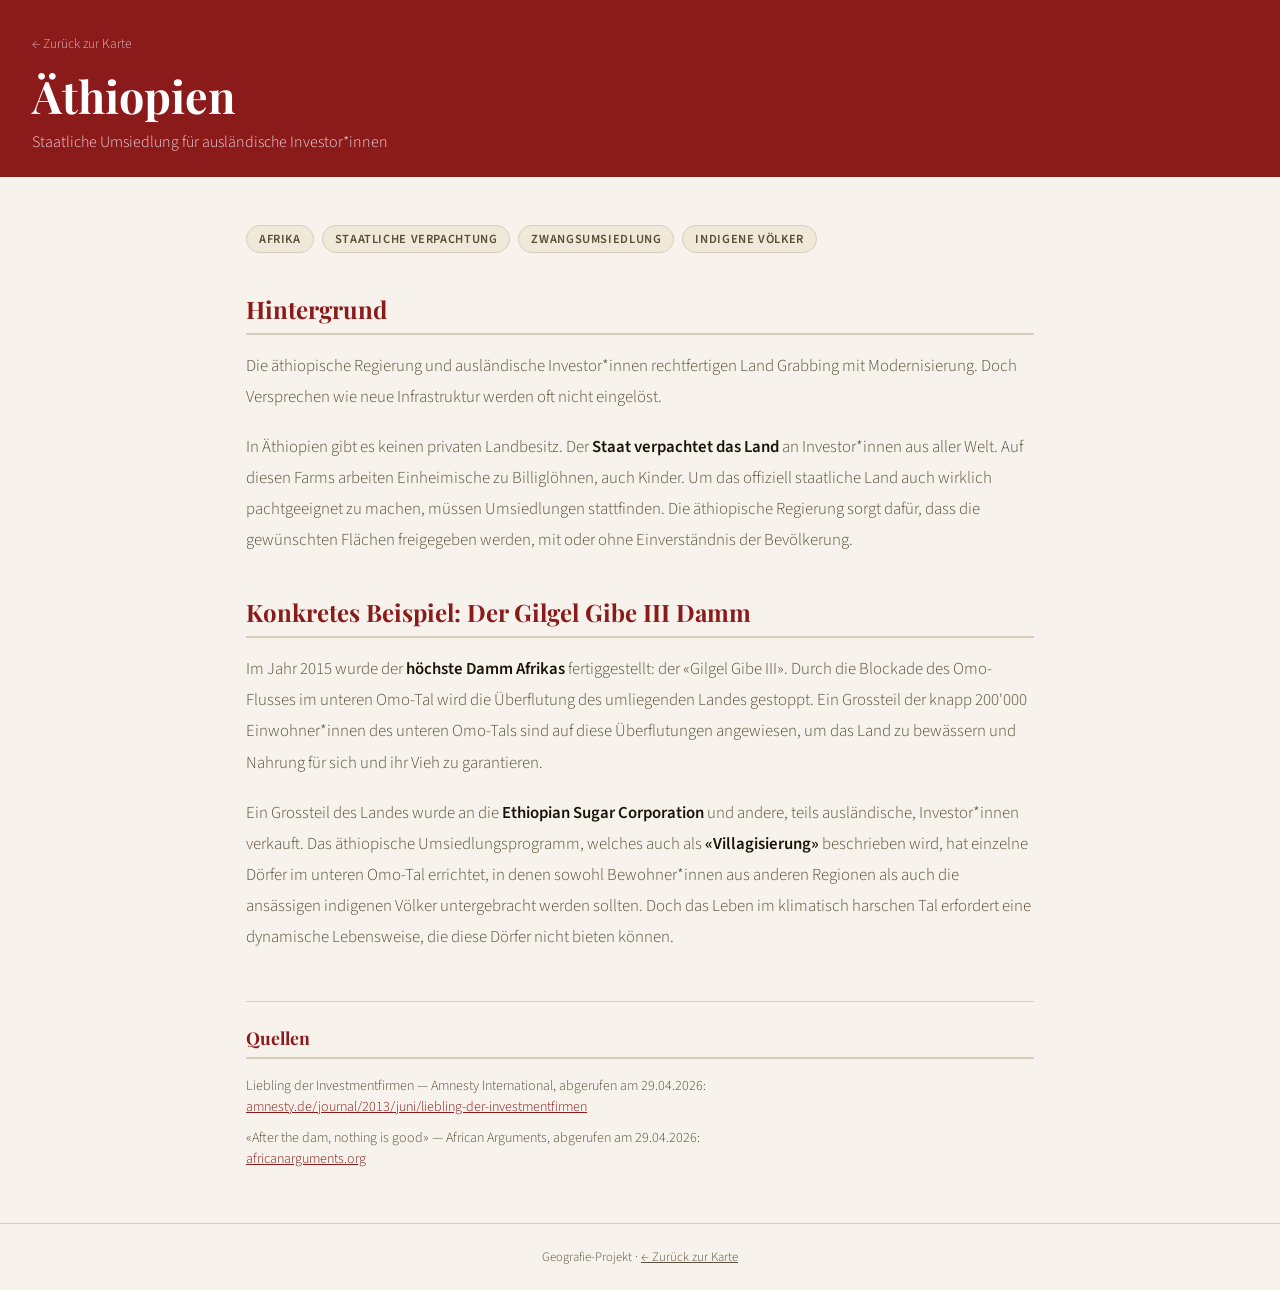
==== commit 6ff32655: "Update aethiopien.html" ====
--- a/pages/aethiopien.html
+++ b/pages/aethiopien.html
@@ -30,12 +30,12 @@
       Die äthiopische Regierung und ausländische Investor*innen rechtfertigen Land Grabbing mit Modernisierung. Doch Versprechen wie neue Infrastruktur werden oft nicht eingelöst.
     </p>
     <p>
-      In Äthiopien gibt es keinen privaten Landbesitz. Der <strong>Staat verpachtet das Land</strong> an Investor*innen aus aller Welt. Auf diesen Farms arbeiten Einheimische zu Billiglöhnen, auch Kinder. Um das offiziell staatliche Land auch wirklich pachtgeeignet zu machen, müssen Umsiedlungen stattfinden. Die äthiopische Regierung sorgt dafür, dass die gewünschten Flächen freigegeben werden — mit oder ohne Einverständnis der Bevölkerung.
+      In Äthiopien gibt es keinen privaten Landbesitz. Der <strong>Staat verpachtet das Land</strong> an Investor*innen aus aller Welt. Auf diesen Farms arbeiten Einheimische zu Billiglöhnen, auch Kinder. Um das offiziell staatliche Land auch wirklich pachtgeeignet zu machen, müssen Umsiedlungen stattfinden. Die äthiopische Regierung sorgt dafür, dass die gewünschten Flächen freigegeben werden, mit oder ohne Einverständnis der Bevölkerung.
     </p>
 
     <h2>Konkretes Beispiel: Der Gilgel Gibe III Damm</h2>
     <p>
-      Im Jahr 2015 wurde der <strong>höchste Damm Afrikas</strong> fertiggestellt — der «Gilgel Gibe III». Durch die Blockade des Omo-Flusses im unteren Omo-Tal wird die Überflutung des umliegenden Landes gestoppt. Ein Grossteil der knapp 200'000 Einwohner*innen des unteren Omo-Tals sind auf diese Überflutungen angewiesen, um das Land zu bewässern und Nahrung für sich und ihr Vieh zu garantieren.
+      Im Jahr 2015 wurde der <strong>höchste Damm Afrikas</strong> fertiggestellt: der «Gilgel Gibe III». Durch die Blockade des Omo-Flusses im unteren Omo-Tal wird die Überflutung des umliegenden Landes gestoppt. Ein Grossteil der knapp 200'000 Einwohner*innen des unteren Omo-Tals sind auf diese Überflutungen angewiesen, um das Land zu bewässern und Nahrung für sich und ihr Vieh zu garantieren.
     </p>
     <p>
       Ein Grossteil des Landes wurde an die <strong>Ethiopian Sugar Corporation</strong> und andere, teils ausländische, Investor*innen verkauft. Das äthiopische Umsiedlungsprogramm, welches auch als <strong>«Villagisierung»</strong> beschrieben wird, hat einzelne Dörfer im unteren Omo-Tal errichtet, in denen sowohl Bewohner*innen aus anderen Regionen als auch die ansässigen indigenen Völker untergebracht werden sollten. Doch das Leben im klimatisch harschen Tal erfordert eine dynamische Lebensweise, die diese Dörfer nicht bieten können.
--- a/css/style.css
+++ b/css/style.css
@@ -357,8 +357,284 @@
 }
 .sources a { color: var(--accent); text-decoration: underline; word-break: break-all; }
 
-/* Responsive */
+/* === Quiz CTA Button on index === */
+.quiz-cta-section {
+  margin-top: 3rem;
+  padding-top: 2.5rem;
+  border-top: 2px solid var(--border);
+}
+
+.quiz-cta-box {
+  display: flex;
+  align-items: center;
+  gap: 1.5rem;
+  background: var(--bg-card);
+  border: 1px solid var(--border);
+  border-radius: 14px;
+  padding: 1.5rem 2rem;
+  box-shadow: 0 2px 12px rgba(0,0,0,0.06);
+  flex-wrap: wrap;
+}
+
+.quiz-cta-icon {
+  width: 52px;
+  height: 52px;
+  min-width: 52px;
+  border-radius: 50%;
+  background: var(--accent);
+  color: #fff;
+  font-family: 'Playfair Display', serif;
+  font-size: 1.5rem;
+  font-weight: 700;
+  display: flex;
+  align-items: center;
+  justify-content: center;
+}
+
+.quiz-cta-text {
+  flex: 1;
+  min-width: 180px;
+}
+.quiz-cta-text h2 {
+  font-family: 'Playfair Display', serif;
+  font-size: 1.25rem;
+  font-weight: 700;
+  color: var(--text);
+  margin-bottom: 0.2rem;
+}
+.quiz-cta-text p {
+  font-size: 0.95rem;
+  color: var(--text-muted);
+  margin: 0;
+}
+
+.quiz-cta-btn {
+  display: inline-block;
+  background: var(--accent);
+  color: #fff;
+  text-decoration: none;
+  padding: 0.65rem 1.6rem;
+  border-radius: 8px;
+  font-family: 'Source Sans 3', sans-serif;
+  font-size: 0.95rem;
+  font-weight: 600;
+  transition: background 0.15s, transform 0.1s;
+  white-space: nowrap;
+}
+.quiz-cta-btn:hover { background: #6e1515; transform: translateX(2px); }
+
+/* ======================== */
+/* === QUIZ              === */
+/* ======================== */
+
+.quiz-section {
+  margin-top: 4rem;
+  padding-top: 3rem;
+  border-top: 2px solid var(--border);
+}
+
+.quiz-title {
+  font-family: 'Playfair Display', serif;
+  font-size: clamp(1.5rem, 3vw, 2rem);
+  font-weight: 700;
+  color: var(--accent);
+  margin-bottom: 0.5rem;
+}
+
+.quiz-intro {
+  color: var(--text-muted);
+  font-size: 1rem;
+  margin-bottom: 2rem;
+  line-height: 1.6;
+}
+
+/* Quiz card */
+.quiz-card {
+  background: var(--bg-card);
+  border: 1px solid var(--border);
+  border-radius: 12px;
+  padding: 1.5rem;
+  margin-bottom: 1.25rem;
+}
+
+.quiz-question {
+  font-size: 1.05rem;
+  font-weight: 600;
+  color: var(--text);
+  margin-bottom: 1rem;
+  line-height: 1.5;
+}
+
+.quiz-num {
+  color: var(--accent);
+  font-family: 'Playfair Display', serif;
+  margin-right: 4px;
+}
+
+/* Options */
+.quiz-options {
+  display: flex;
+  flex-direction: column;
+  gap: 0.5rem;
+}
+
+.quiz-option {
+  display: flex;
+  align-items: center;
+  gap: 10px;
+  cursor: pointer;
+  padding: 0.6rem 0.8rem;
+  border-radius: 8px;
+  border: 1.5px solid var(--border);
+  background: var(--bg);
+  transition: border-color 0.15s, background 0.15s;
+  user-select: none;
+}
+
+.quiz-option:hover { border-color: var(--accent); background: var(--tag-bg); }
+
+.quiz-option input[type="checkbox"] { display: none; }
+
+.option-box {
+  width: 20px;
+  height: 20px;
+  border-radius: 4px;
+  border: 2px solid var(--border);
+  flex-shrink: 0;
+  display: flex;
+  align-items: center;
+  justify-content: center;
+  transition: background 0.15s, border-color 0.15s;
+  background: #fff;
+}
+
+.quiz-option input:checked ~ .option-box {
+  background: var(--accent);
+  border-color: var(--accent);
+}
+
+.quiz-option input:checked ~ .option-box::after {
+  content: '✓';
+  color: #fff;
+  font-size: 13px;
+  font-weight: 700;
+  line-height: 1;
+}
+
+.option-text {
+  font-size: 0.97rem;
+  color: var(--text-muted);
+  line-height: 1.4;
+}
+
+/* Corrected states */
+.quiz-option.correct {
+  background: #edfaf1;
+  border-color: #27ae60;
+}
+.quiz-option.correct .option-box {
+  background: #27ae60;
+  border-color: #27ae60;
+}
+.quiz-option.correct .option-box::after { content: '✓'; color: #fff; font-size: 13px; font-weight: 700; line-height: 1; }
+.quiz-option.correct .option-text { color: #1a5c35; font-weight: 600; }
+
+.quiz-option.incorrect {
+  background: #fdf0f0;
+  border-color: #e74c3c;
+}
+.quiz-option.incorrect .option-box {
+  background: #e74c3c;
+  border-color: #e74c3c;
+}
+.quiz-option.incorrect .option-box::after { content: '✗'; color: #fff; font-size: 13px; font-weight: 700; line-height: 1; }
+.quiz-option.incorrect .option-text { color: #7b1c1c; }
+
+.quiz-option.missed {
+  background: #fffbea;
+  border-color: #f39c12;
+  border-style: dashed;
+}
+.quiz-option.missed .option-text { color: #7d5a00; }
+.quiz-option.missed .option-box::after { content: '!'; color: #f39c12; font-size: 13px; font-weight: 700; line-height: 1; }
+
+/* Explanation */
+.quiz-explanation {
+  margin-top: 1rem;
+  padding: 0.9rem 1.1rem;
+  background: var(--tag-bg);
+  border-left: 3px solid var(--accent);
+  border-radius: 0 8px 8px 0;
+  font-size: 0.93rem;
+  color: var(--text-muted);
+  line-height: 1.7;
+}
+
+.hidden { display: none !important; }
+
+/* Buttons */
+.quiz-actions {
+  display: flex;
+  gap: 0.75rem;
+  margin: 1.5rem 0 1rem;
+  flex-wrap: wrap;
+}
+
+.quiz-actions button {
+  padding: 0.65rem 1.75rem;
+  border-radius: 8px;
+  border: none;
+  font-family: 'Source Sans 3', sans-serif;
+  font-size: 0.95rem;
+  font-weight: 600;
+  cursor: pointer;
+  transition: background 0.15s, opacity 0.15s;
+}
+
+#quiz-check {
+  background: var(--accent);
+  color: #fff;
+}
+#quiz-check:hover { background: #6e1515; }
+#quiz-check:disabled { opacity: 0.45; cursor: default; }
+
+#quiz-reset {
+  background: var(--tag-bg);
+  color: var(--text-muted);
+  border: 1px solid var(--border);
+}
+#quiz-reset:hover { background: var(--border); }
+
+/* Score */
+.quiz-score {
+  display: flex;
+  align-items: center;
+  gap: 1rem;
+  background: var(--bg-card);
+  border: 1px solid var(--border);
+  border-radius: 12px;
+  padding: 1.25rem 1.5rem;
+  margin-top: 0.5rem;
+}
+
+.score-num {
+  font-family: 'Playfair Display', serif;
+  font-size: 2rem;
+  font-weight: 700;
+  color: var(--accent);
+  white-space: nowrap;
+}
+
+.score-label {
+  font-size: 0.95rem;
+  color: var(--text-muted);
+  line-height: 1.4;
+}
+
 @media (max-width: 600px) {
+  .quiz-card { padding: 1rem; }
+  .quiz-score { flex-direction: column; gap: 0.25rem; text-align: center; }
+}
   .stat-grid { grid-template-columns: 1fr 1fr; }
   .detail-content { padding: 1.5rem 1rem 3rem; }
   .hotspot-label { font-size: 10px; }
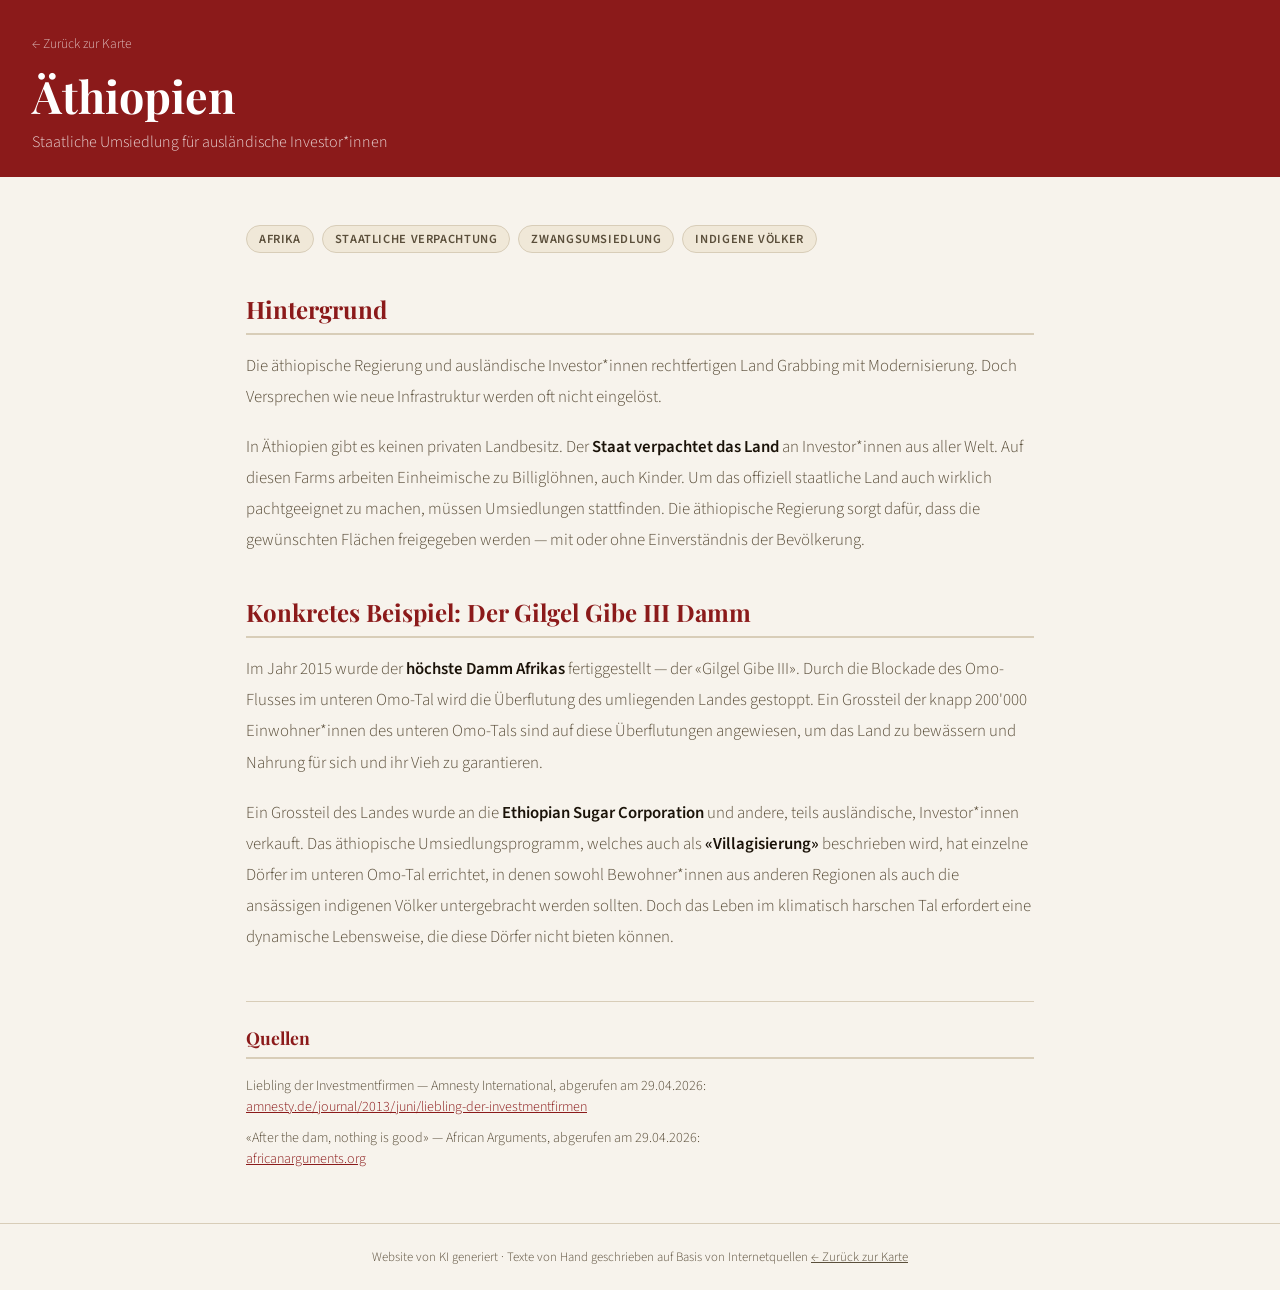
==== commit f56d4fc5: "KI-Disclaimer Äthiopien" ====
--- a/pages/aethiopien.html
+++ b/pages/aethiopien.html
@@ -30,12 +30,12 @@
       Die äthiopische Regierung und ausländische Investor*innen rechtfertigen Land Grabbing mit Modernisierung. Doch Versprechen wie neue Infrastruktur werden oft nicht eingelöst.
     </p>
     <p>
-      In Äthiopien gibt es keinen privaten Landbesitz. Der <strong>Staat verpachtet das Land</strong> an Investor*innen aus aller Welt. Auf diesen Farms arbeiten Einheimische zu Billiglöhnen, auch Kinder. Um das offiziell staatliche Land auch wirklich pachtgeeignet zu machen, müssen Umsiedlungen stattfinden. Die äthiopische Regierung sorgt dafür, dass die gewünschten Flächen freigegeben werden, mit oder ohne Einverständnis der Bevölkerung.
+      In Äthiopien gibt es keinen privaten Landbesitz. Der <strong>Staat verpachtet das Land</strong> an Investor*innen aus aller Welt. Auf diesen Farms arbeiten Einheimische zu Billiglöhnen, auch Kinder. Um das offiziell staatliche Land auch wirklich pachtgeeignet zu machen, müssen Umsiedlungen stattfinden. Die äthiopische Regierung sorgt dafür, dass die gewünschten Flächen freigegeben werden — mit oder ohne Einverständnis der Bevölkerung.
     </p>
 
     <h2>Konkretes Beispiel: Der Gilgel Gibe III Damm</h2>
     <p>
-      Im Jahr 2015 wurde der <strong>höchste Damm Afrikas</strong> fertiggestellt: der «Gilgel Gibe III». Durch die Blockade des Omo-Flusses im unteren Omo-Tal wird die Überflutung des umliegenden Landes gestoppt. Ein Grossteil der knapp 200'000 Einwohner*innen des unteren Omo-Tals sind auf diese Überflutungen angewiesen, um das Land zu bewässern und Nahrung für sich und ihr Vieh zu garantieren.
+      Im Jahr 2015 wurde der <strong>höchste Damm Afrikas</strong> fertiggestellt — der «Gilgel Gibe III». Durch die Blockade des Omo-Flusses im unteren Omo-Tal wird die Überflutung des umliegenden Landes gestoppt. Ein Grossteil der knapp 200'000 Einwohner*innen des unteren Omo-Tals sind auf diese Überflutungen angewiesen, um das Land zu bewässern und Nahrung für sich und ihr Vieh zu garantieren.
     </p>
     <p>
       Ein Grossteil des Landes wurde an die <strong>Ethiopian Sugar Corporation</strong> und andere, teils ausländische, Investor*innen verkauft. Das äthiopische Umsiedlungsprogramm, welches auch als <strong>«Villagisierung»</strong> beschrieben wird, hat einzelne Dörfer im unteren Omo-Tal errichtet, in denen sowohl Bewohner*innen aus anderen Regionen als auch die ansässigen indigenen Völker untergebracht werden sollten. Doch das Leben im klimatisch harschen Tal erfordert eine dynamische Lebensweise, die diese Dörfer nicht bieten können.
@@ -56,7 +56,7 @@
   </div>
 
   <footer>
-    <p>Geografie-Projekt &middot; <a href="../index.html" style="color:var(--text-muted)">← Zurück zur Karte</a></p>
+    <p>Website von KI generiert &middot; Texte von Hand geschrieben auf Basis von Internetquellen <a href="../index.html" style="color:var(--text-muted)">← Zurück zur Karte</a></p>
   </footer>
 
 </body>
